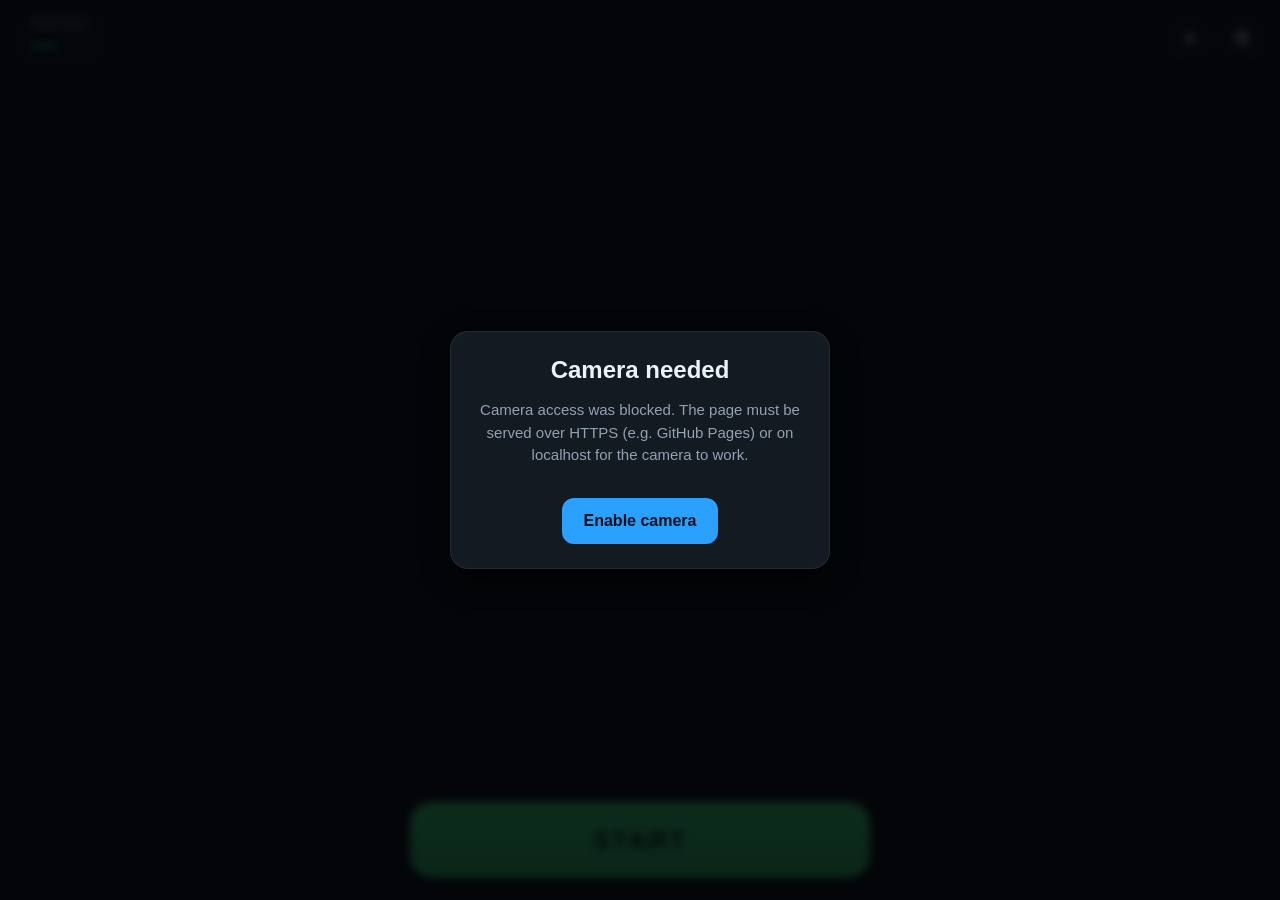
==== index.html @ beac2608 "Louder mid-band gunshot; delay gun to 1.2-2.6s after Set - Re-render the gunshot as a sustained, har" ====
<!DOCTYPE html>
<html lang="en">
<head>
  <meta charset="UTF-8" />
  <meta name="viewport" content="width=device-width, initial-scale=1.0, maximum-scale=1.0, user-scalable=no, viewport-fit=cover" />
  <meta name="theme-color" content="#0b0f14" />
  <meta name="apple-mobile-web-app-capable" content="yes" />
  <meta name="apple-mobile-web-app-status-bar-style" content="black-translucent" />
  <meta name="apple-mobile-web-app-title" content="TrackStart" />
  <title>TrackStart — Block Start Reaction Timer</title>
  <link rel="manifest" href="manifest.webmanifest" />
  <link rel="icon" href="icons/icon.svg" type="image/svg+xml" />
  <link rel="apple-touch-icon" href="icons/icon.svg" />
  <link rel="stylesheet" href="css/styles.css" />
</head>
<body>
  <div id="app">
    <!-- Camera feed -->
    <video id="video" playsinline autoplay muted></video>
    <!-- Hidden canvas used for motion analysis -->
    <canvas id="analysis" width="192" height="144"></canvas>

    <!-- Top bar: fastest time + history/settings buttons -->
    <header id="topbar">
      <div class="best">
        <span class="best-label">Fastest</span>
        <span id="bestTime" class="best-value">—</span>
      </div>
      <div class="top-actions">
        <button id="historyBtn" class="icon-btn" aria-label="History" title="History">≡</button>
        <button id="settingsBtn" class="icon-btn" aria-label="Settings" title="Settings">⚙</button>
      </div>
    </header>

    <!-- Center overlay: status / countdown / result -->
    <main id="stage">
      <div id="status" class="status">Tap START when the athlete is set in the blocks</div>
      <div id="bigDisplay" class="big-display" aria-live="polite"></div>
      <div id="subDisplay" class="sub-display"></div>
    </main>

    <!-- Bottom control -->
    <footer id="controls">
      <button id="startBtn" class="start-btn">START</button>
    </footer>

    <!-- Camera permission / error prompt -->
    <div id="camPrompt" class="overlay hidden">
      <div class="card">
        <h2>Camera needed</h2>
        <p id="camMsg">This app needs camera access to detect the athlete's motion. It must be opened over HTTPS (e.g. GitHub Pages) or on localhost.</p>
        <button id="enableCamBtn" class="primary">Enable camera</button>
      </div>
    </div>

    <!-- History panel -->
    <div id="historyPanel" class="panel hidden">
      <div class="panel-head">
        <h2>Session results</h2>
        <button id="closeHistory" class="icon-btn" aria-label="Close">✕</button>
      </div>
      <ul id="historyList" class="history-list"></ul>
      <div class="panel-foot">
        <button id="clearHistory" class="danger">Clear all</button>
      </div>
    </div>

    <!-- Settings panel -->
    <div id="settingsPanel" class="panel hidden">
      <div class="panel-head">
        <h2>Settings</h2>
        <button id="closeSettings" class="icon-btn" aria-label="Close">✕</button>
      </div>
      <div class="panel-body">
        <label class="field">
          <span>Motion sensitivity</span>
          <input id="sensitivity" type="range" min="1" max="20" step="1" />
          <small>Higher = more sensitive. Lower this if hair, clothing flutter, or background movement triggers false starts.</small>
        </label>
        <label class="field">
          <span>"Take your mark" hold</span>
          <div class="row">
            <input id="markHold" type="range" min="3" max="15" step="1" />
            <output id="markHoldOut">10 s</output>
          </div>
          <small>Seconds to hold after the "take your mark" command.</small>
        </label>
        <label class="field">
          <span>Set → gun delay</span>
          <small>Randomised between 1.2 s and 2.6 s each start. Motion detection arms 0.5 s after "Set".</small>
        </label>
        <label class="field toggle">
          <span>Flag reactions under 0.100 s</span>
          <input id="flagQuick" type="checkbox" />
          <small>World Athletics treats a reaction faster than 0.100 s as a false start (humanly impossible).</small>
        </label>
      </div>
    </div>
  </div>

  <script src="js/app.js"></script>
</body>
</html>
---- css/styles.css ----
:root {
  --bg: #0b0f14;
  --panel: #131a22;
  --panel-2: #1b2530;
  --text: #eaf2fb;
  --muted: #93a1b1;
  --accent: #35c46a;
  --accent-2: #2aa0ff;
  --danger: #ff4d4d;
  --warn: #ffb020;
  --shadow: 0 10px 30px rgba(0, 0, 0, 0.45);
  --safe-top: env(safe-area-inset-top, 0px);
  --safe-bottom: env(safe-area-inset-bottom, 0px);
}

* { box-sizing: border-box; }

html, body {
  margin: 0;
  padding: 0;
  height: 100%;
  background: var(--bg);
  color: var(--text);
  font-family: -apple-system, BlinkMacSystemFont, "Segoe UI", Roboto, Helvetica, Arial, sans-serif;
  overflow: hidden;
  -webkit-user-select: none;
  user-select: none;
  -webkit-tap-highlight-color: transparent;
}

#app {
  position: fixed;
  inset: 0;
  overflow: hidden;
}

/* Camera feed fills the screen */
#video {
  position: absolute;
  inset: 0;
  width: 100%;
  height: 100%;
  object-fit: cover;
  background: #000;
  z-index: 0;
}

/* Analysis canvas is off-screen (used only for pixel math) */
#analysis {
  position: absolute;
  left: -9999px;
  top: -9999px;
  pointer-events: none;
}

/* A subtle darkening so the overlays read well over any scene */
#app::after {
  content: "";
  position: absolute;
  inset: 0;
  background: linear-gradient(180deg, rgba(0,0,0,0.45) 0%, rgba(0,0,0,0.0) 25%, rgba(0,0,0,0.0) 60%, rgba(0,0,0,0.55) 100%);
  z-index: 1;
  pointer-events: none;
}

/* ---------- Top bar ---------- */
#topbar {
  position: absolute;
  top: calc(var(--safe-top) + 10px);
  left: 0;
  right: 0;
  z-index: 3;
  display: flex;
  align-items: center;
  justify-content: space-between;
  padding: 0 16px;
}

.best {
  display: flex;
  flex-direction: column;
  line-height: 1.05;
  background: rgba(11, 15, 20, 0.55);
  backdrop-filter: blur(6px);
  padding: 8px 14px;
  border-radius: 14px;
  border: 1px solid rgba(255,255,255,0.08);
}
.best-label {
  font-size: 11px;
  letter-spacing: 0.14em;
  text-transform: uppercase;
  color: var(--muted);
}
.best-value {
  font-size: 26px;
  font-weight: 800;
  color: var(--accent);
  font-variant-numeric: tabular-nums;
}

.top-actions { display: flex; gap: 8px; }

.icon-btn {
  width: 44px;
  height: 44px;
  border-radius: 12px;
  border: 1px solid rgba(255,255,255,0.1);
  background: rgba(11, 15, 20, 0.55);
  backdrop-filter: blur(6px);
  color: var(--text);
  font-size: 20px;
  line-height: 1;
  cursor: pointer;
}
.icon-btn:active { transform: scale(0.96); }

/* ---------- Center stage ---------- */
#stage {
  position: absolute;
  inset: 0;
  z-index: 2;
  display: flex;
  flex-direction: column;
  align-items: center;
  justify-content: center;
  text-align: center;
  padding: 0 20px;
  pointer-events: none;
}

.status {
  font-size: 18px;
  font-weight: 600;
  color: var(--text);
  max-width: 22ch;
  text-shadow: 0 2px 12px rgba(0,0,0,0.8);
  transition: color 0.2s ease;
}

.big-display {
  font-weight: 900;
  font-variant-numeric: tabular-nums;
  line-height: 1;
  text-shadow: 0 4px 30px rgba(0,0,0,0.85);
  margin-top: 6px;
}

/* countdown number */
.big-display.count { font-size: min(42vw, 260px); color: var(--text); }
/* command word (MARK / SET) */
.big-display.command { font-size: min(20vw, 150px); letter-spacing: 0.02em; }
/* result time */
.big-display.result { font-size: min(24vw, 190px); color: var(--accent); }
.big-display.result.slow { color: var(--text); }
/* false start */
.big-display.false { font-size: min(16vw, 120px); color: var(--danger); }

.sub-display {
  margin-top: 10px;
  font-size: 18px;
  font-weight: 700;
  color: var(--muted);
  letter-spacing: 0.02em;
  text-shadow: 0 2px 12px rgba(0,0,0,0.8);
}

/* colour cues by phase (applied to body) */
body.phase-mark .status { color: var(--accent-2); }
body.phase-set .status { color: var(--warn); }
body.phase-armed .status { color: var(--warn); }
body.phase-fired .status { color: var(--accent); }

/* ---------- Bottom controls ---------- */
#controls {
  position: absolute;
  left: 0;
  right: 0;
  bottom: calc(var(--safe-bottom) + 22px);
  z-index: 3;
  display: flex;
  justify-content: center;
  padding: 0 20px;
}

.start-btn {
  width: 100%;
  max-width: 460px;
  height: 76px;
  border: none;
  border-radius: 22px;
  background: linear-gradient(180deg, var(--accent) 0%, #24a457 100%);
  color: #04140a;
  font-size: 26px;
  font-weight: 900;
  letter-spacing: 0.08em;
  box-shadow: var(--shadow);
  cursor: pointer;
}
.start-btn:active { transform: translateY(1px) scale(0.995); }
.start-btn.running {
  background: linear-gradient(180deg, #3a4756 0%, #2a3542 100%);
  color: var(--text);
}
.start-btn.abort {
  background: linear-gradient(180deg, #ff6a6a 0%, #d63c3c 100%);
  color: #1a0505;
}
.start-btn:disabled { opacity: 0.6; }

/* ---------- Overlays / panels ---------- */
.overlay {
  position: absolute;
  inset: 0;
  z-index: 10;
  display: flex;
  align-items: center;
  justify-content: center;
  background: rgba(4, 7, 10, 0.8);
  backdrop-filter: blur(4px);
  padding: 24px;
}
.overlay .card {
  background: var(--panel);
  border: 1px solid rgba(255,255,255,0.08);
  border-radius: 18px;
  padding: 24px;
  max-width: 380px;
  box-shadow: var(--shadow);
  text-align: center;
}
.overlay .card h2 { margin: 0 0 10px; }
.overlay .card p { color: var(--muted); font-size: 15px; line-height: 1.5; }

.primary {
  margin-top: 16px;
  padding: 14px 22px;
  border: none;
  border-radius: 12px;
  background: var(--accent-2);
  color: #041018;
  font-size: 16px;
  font-weight: 800;
  cursor: pointer;
}

.panel {
  position: absolute;
  z-index: 9;
  right: 0;
  top: 0;
  bottom: 0;
  width: min(88vw, 420px);
  background: var(--panel);
  border-left: 1px solid rgba(255,255,255,0.08);
  box-shadow: var(--shadow);
  display: flex;
  flex-direction: column;
  padding-top: var(--safe-top);
}
.panel-head {
  display: flex;
  align-items: center;
  justify-content: space-between;
  padding: 16px;
  border-bottom: 1px solid rgba(255,255,255,0.08);
}
.panel-head h2 { margin: 0; font-size: 18px; }
.panel-body { padding: 16px; overflow-y: auto; }
.panel-foot {
  margin-top: auto;
  padding: 16px;
  border-top: 1px solid rgba(255,255,255,0.08);
  padding-bottom: calc(16px + var(--safe-bottom));
}

.history-list {
  list-style: none;
  margin: 0;
  padding: 8px 0;
  overflow-y: auto;
  flex: 1;
}
.history-list li {
  display: flex;
  align-items: center;
  justify-content: space-between;
  padding: 12px 16px;
  border-bottom: 1px solid rgba(255,255,255,0.05);
}
.history-list .rt {
  font-size: 22px;
  font-weight: 800;
  font-variant-numeric: tabular-nums;
}
.history-list .rt.false { color: var(--danger); font-size: 16px; }
.history-list .rt.best { color: var(--accent); }
.history-list .meta { color: var(--muted); font-size: 12px; text-align: right; }
.history-list .empty { color: var(--muted); justify-content: center; }

.field { display: block; margin-bottom: 22px; }
.field > span { display: block; font-weight: 700; margin-bottom: 8px; }
.field small { display: block; color: var(--muted); font-size: 12px; margin-top: 6px; line-height: 1.4; }
.field input[type="range"] { width: 100%; }
.field .row { display: flex; align-items: center; gap: 12px; }
.field .row output { font-variant-numeric: tabular-nums; font-weight: 700; min-width: 44px; }
.field.toggle { display: flex; flex-direction: column; }

.danger {
  width: 100%;
  padding: 14px;
  border: 1px solid rgba(255,77,77,0.4);
  border-radius: 12px;
  background: rgba(255,77,77,0.12);
  color: var(--danger);
  font-weight: 800;
  font-size: 15px;
  cursor: pointer;
}

.hidden { display: none !important; }

/* Flash the whole screen red on a false start, green on the gun */
body.flash-red #app::before,
body.flash-green #app::before {
  content: "";
  position: absolute;
  inset: 0;
  z-index: 2;
  pointer-events: none;
  animation: flash 0.5s ease-out;
}
body.flash-red #app::before { background: var(--danger); }
body.flash-green #app::before { background: var(--accent); }
@keyframes flash {
  0% { opacity: 0.55; }
  100% { opacity: 0; }
}
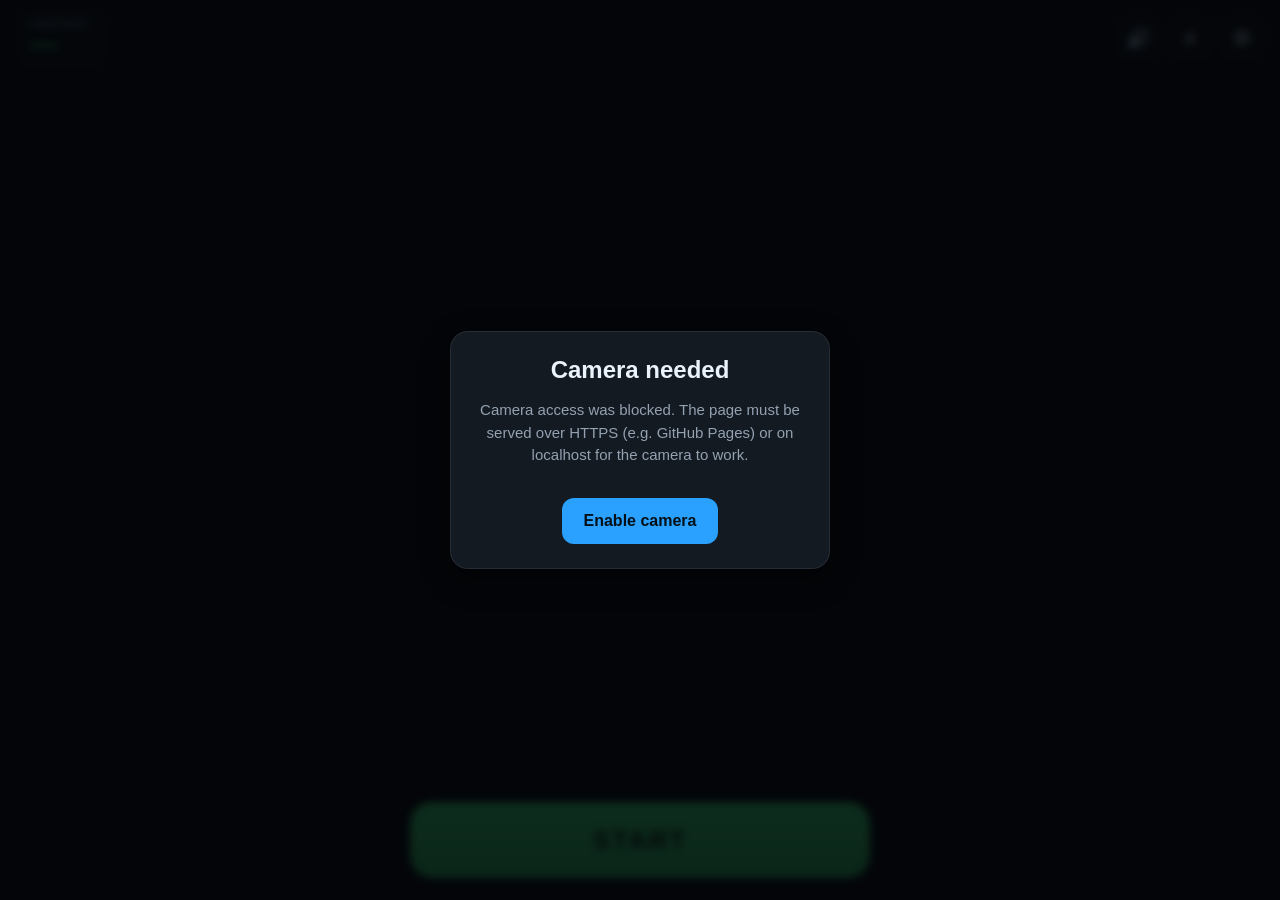
==== commit 3b802643: "Fix reaction timing + live timer; add Test-gun button Motion timing rework: - Switch from frame-to-f" ====
--- a/index.html
+++ b/index.html
@@ -27,6 +27,7 @@
         <span id="bestTime" class="best-value">—</span>
       </div>
       <div class="top-actions">
+        <button id="testGunBtn" class="icon-btn" aria-label="Test gun sound" title="Test gun sound">🔊</button>
         <button id="historyBtn" class="icon-btn" aria-label="History" title="History">≡</button>
         <button id="settingsBtn" class="icon-btn" aria-label="Settings" title="Settings">⚙</button>
       </div>
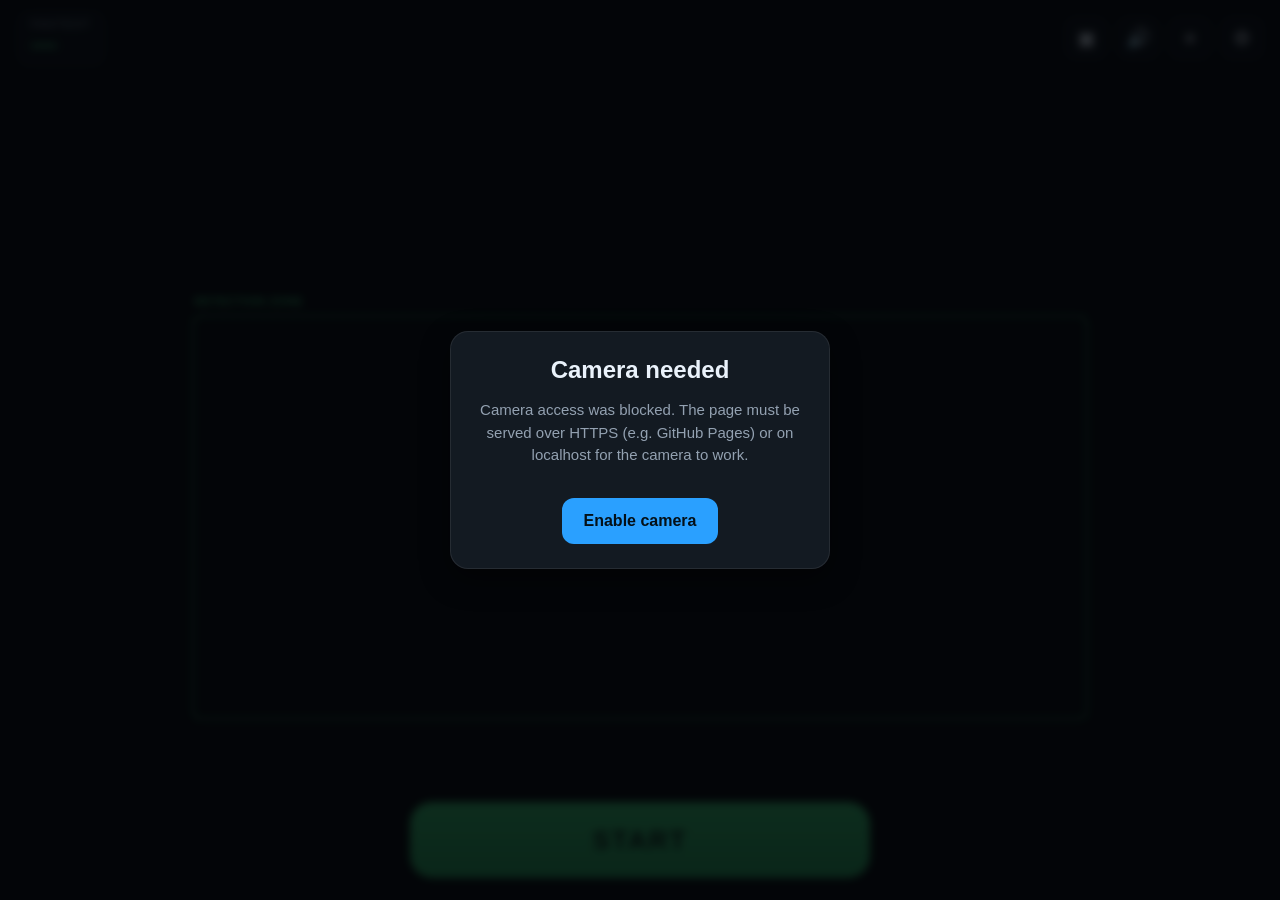
==== commit 5d050a73: "Add adjustable detection zone to ignore background motion Motion is now analysed only inside a user-" ====
--- a/index.html
+++ b/index.html
@@ -20,13 +20,20 @@
     <!-- Hidden canvas used for motion analysis -->
     <canvas id="analysis" width="192" height="144"></canvas>
 
-    <!-- Top bar: fastest time + history/settings buttons -->
+    <!-- Detection zone: motion is only measured inside this box -->
+    <div id="roi" class="roi">
+      <span class="roi-label">Detection zone</span>
+      <div class="roi-handle" id="roiHandle" aria-label="Resize"></div>
+    </div>
+
+    <!-- Top bar: fastest time + region/history/settings buttons -->
     <header id="topbar">
       <div class="best">
         <span class="best-label">Fastest</span>
         <span id="bestTime" class="best-value">—</span>
       </div>
       <div class="top-actions">
+        <button id="regionBtn" class="icon-btn" aria-label="Adjust detection zone" title="Adjust detection zone">▣</button>
         <button id="testGunBtn" class="icon-btn" aria-label="Test gun sound" title="Test gun sound">🔊</button>
         <button id="historyBtn" class="icon-btn" aria-label="History" title="History">≡</button>
         <button id="settingsBtn" class="icon-btn" aria-label="Settings" title="Settings">⚙</button>
@@ -88,7 +95,7 @@
         </label>
         <label class="field">
           <span>Set → gun delay</span>
-          <small>Randomised between 1.2 s and 2.6 s each start. Motion detection arms 0.5 s after "Set".</small>
+          <small>Randomised between 3.2 s and 4.2 s each start. Motion detection arms 2.0 s after "Set" (so the runner can settle into set).</small>
         </label>
         <label class="field toggle">
           <span>Flag reactions under 0.100 s</span>
--- a/css/styles.css
+++ b/css/styles.css
@@ -63,6 +63,49 @@
   pointer-events: none;
 }
 
+/* ---------- Detection zone (ROI) ---------- */
+.roi {
+  position: absolute;
+  z-index: 2;
+  border: 2px dashed rgba(53, 196, 106, 0.9);
+  border-radius: 8px;
+  box-shadow: 0 0 0 9999px rgba(0, 0, 0, 0.18); /* dim everything outside the zone */
+  pointer-events: none;                          /* only interactive while editing */
+  touch-action: none;
+}
+.roi-label {
+  position: absolute;
+  top: -22px;
+  left: 0;
+  font-size: 11px;
+  font-weight: 700;
+  letter-spacing: 0.08em;
+  text-transform: uppercase;
+  color: var(--accent);
+  text-shadow: 0 1px 6px rgba(0, 0, 0, 0.9);
+  white-space: nowrap;
+}
+.roi-handle {
+  position: absolute;
+  right: -13px;
+  bottom: -13px;
+  width: 26px;
+  height: 26px;
+  border-radius: 50%;
+  background: var(--accent);
+  border: 2px solid #04140a;
+  display: none;
+}
+/* Editing mode: interactive, brighter, with a visible move affordance */
+.roi.editing {
+  pointer-events: auto;
+  border-color: var(--accent);
+  border-style: solid;
+  background: rgba(53, 196, 106, 0.10);
+  cursor: move;
+}
+.roi.editing .roi-handle { display: block; pointer-events: auto; }
+
 /* ---------- Top bar ---------- */
 #topbar {
   position: absolute;
@@ -114,6 +157,11 @@
   cursor: pointer;
 }
 .icon-btn:active { transform: scale(0.96); }
+.icon-btn.running { /* active/toggled state (e.g. editing the detection zone) */
+  background: rgba(53, 196, 106, 0.28);
+  border-color: var(--accent);
+  color: var(--accent);
+}
 
 /* ---------- Center stage ---------- */
 #stage {
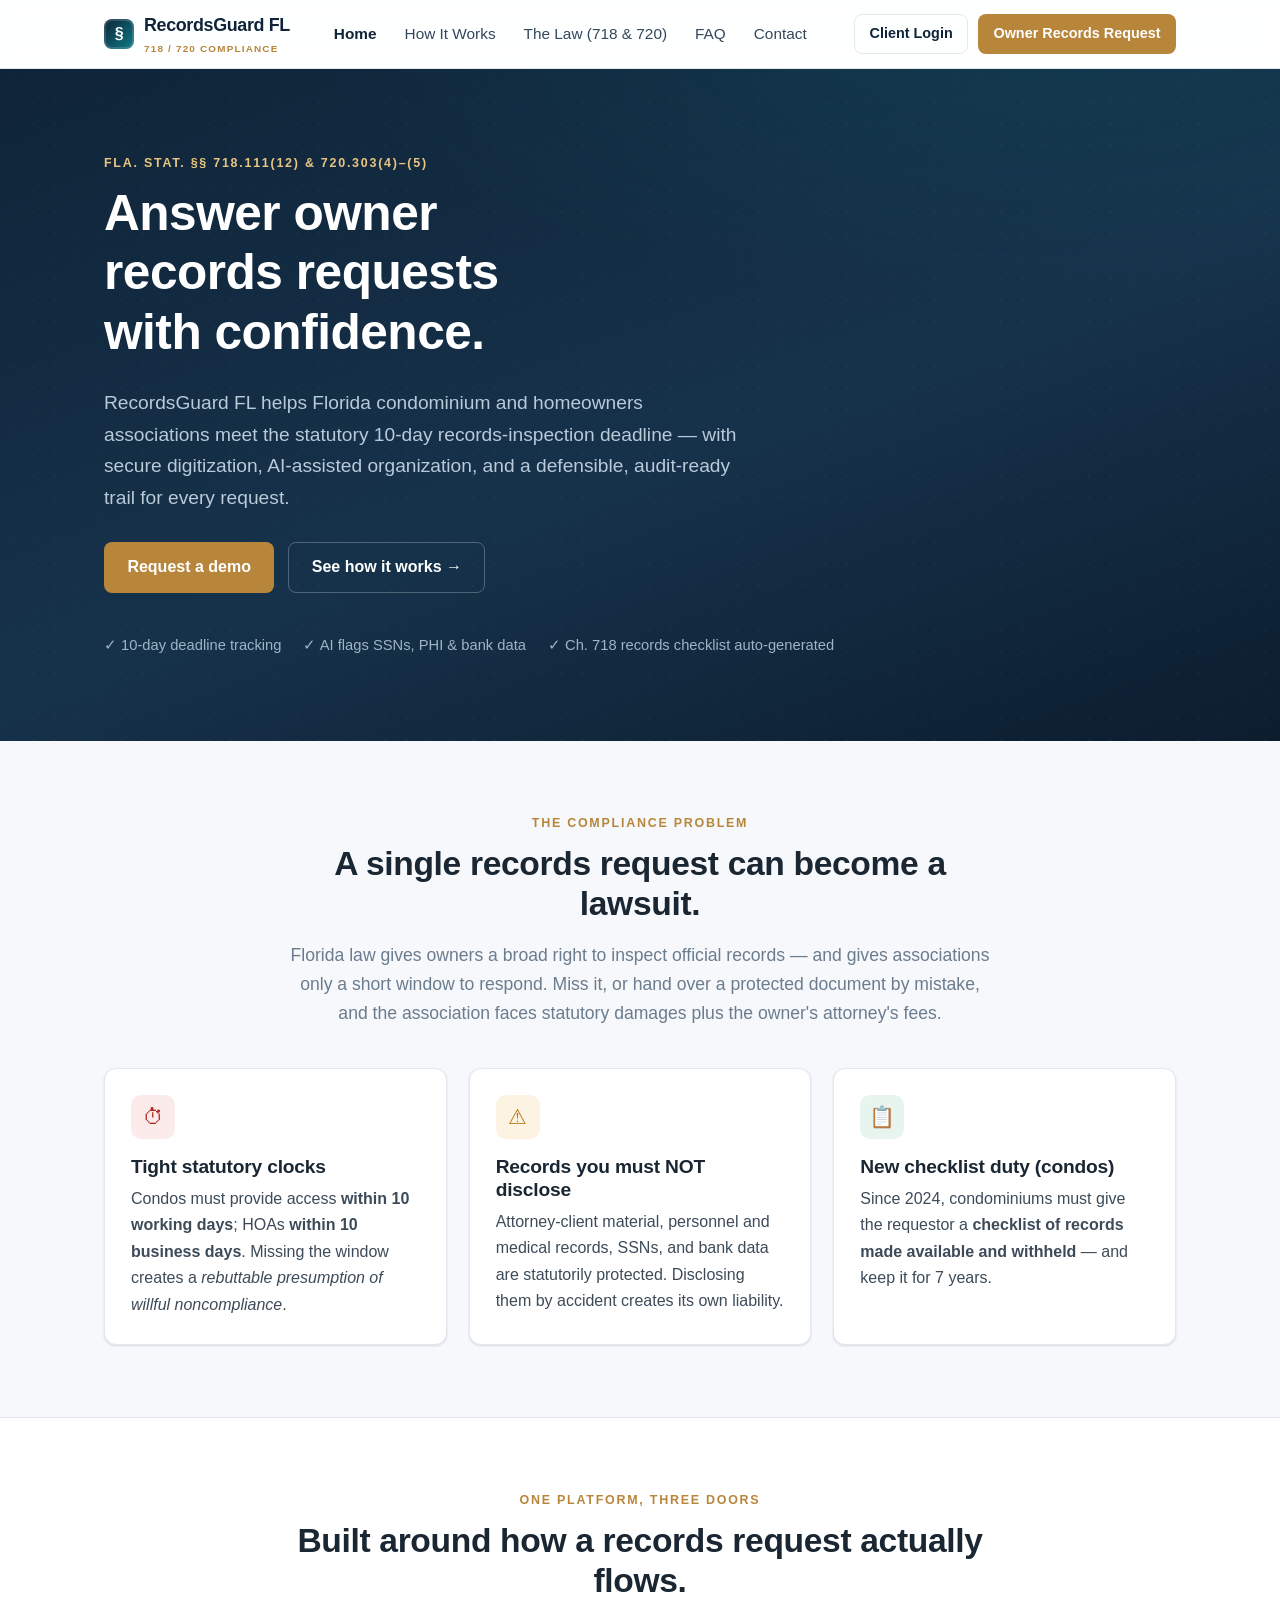
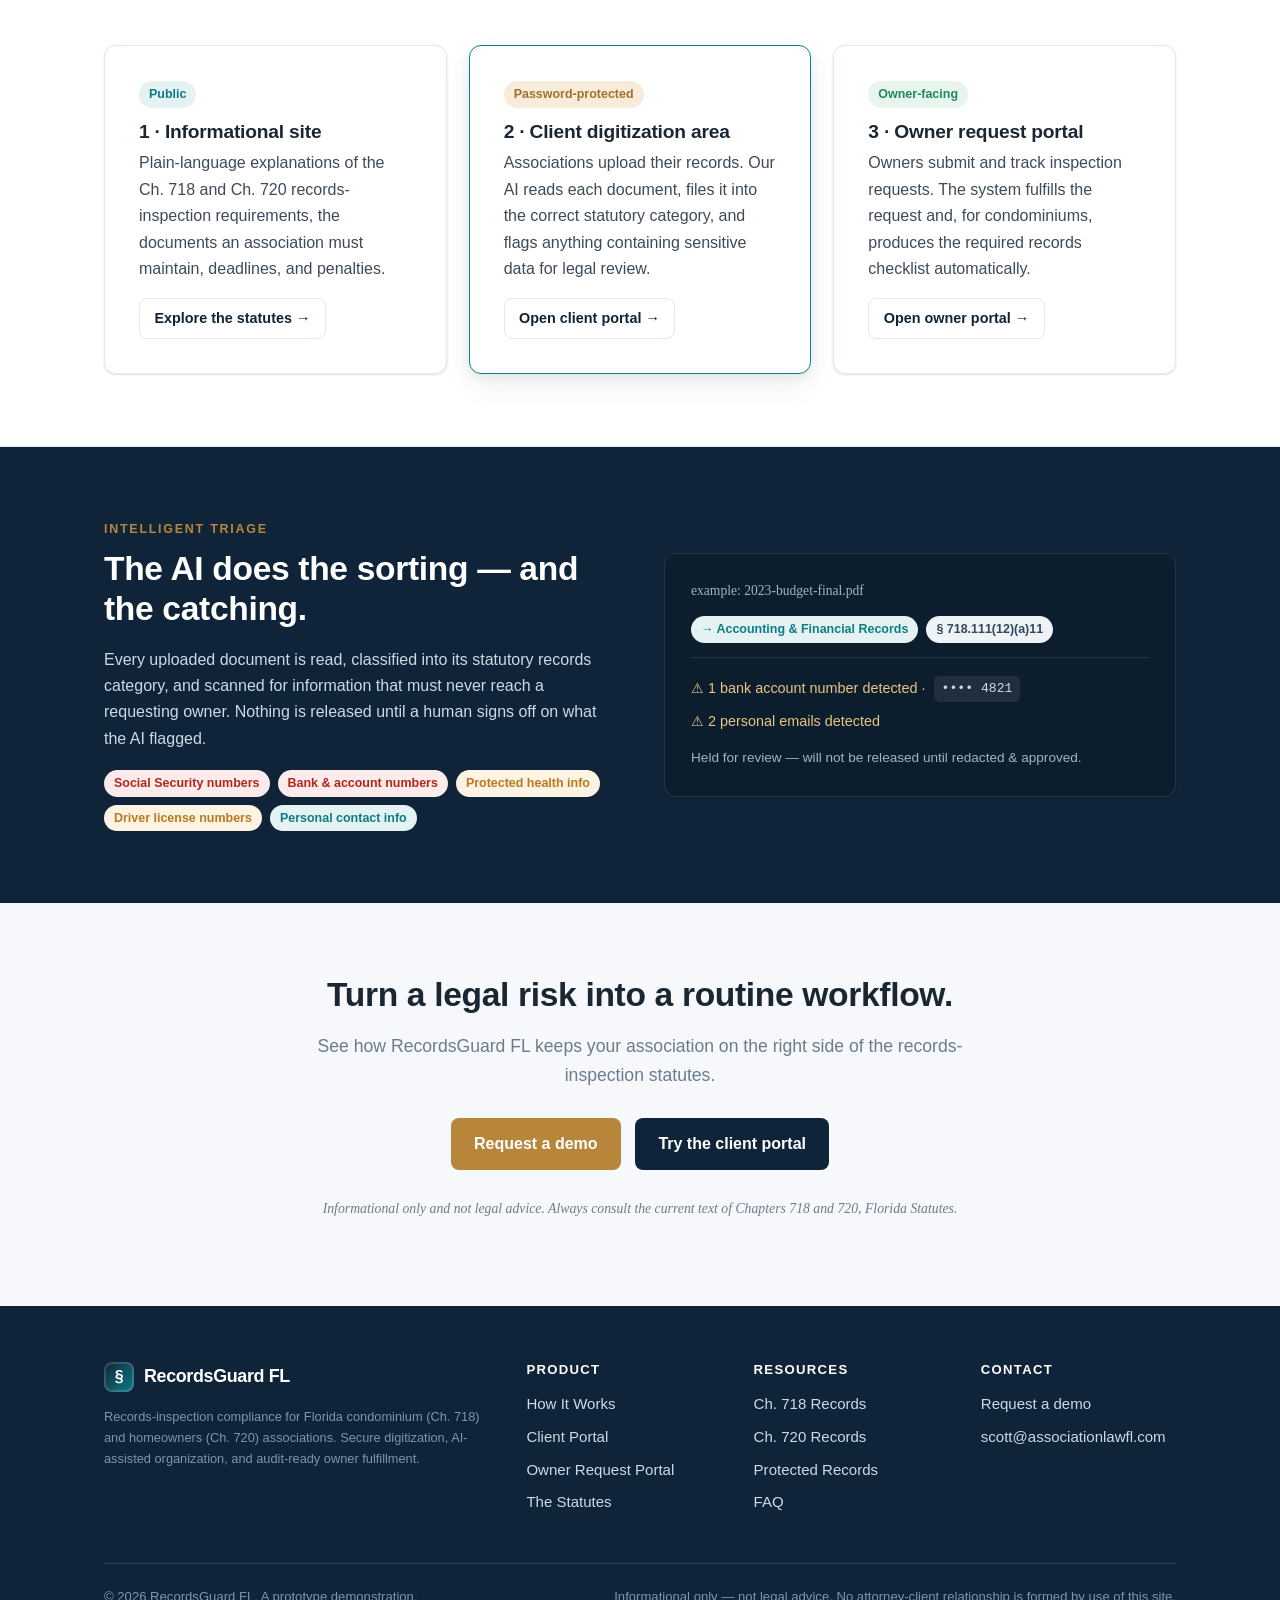
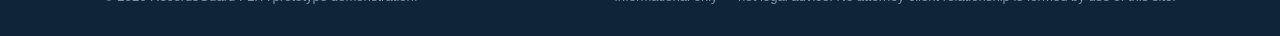
==== commit 00793300: "Build RecordsGuard FL: Ch. 718/720 records-inspection compliance portal Replace the TrackStart landi" ====
--- a/index.html
+++ b/index.html
@@ -2,110 +2,133 @@
 <html lang="en">
 <head>
   <meta charset="UTF-8" />
-  <meta name="viewport" content="width=device-width, initial-scale=1.0, maximum-scale=1.0, user-scalable=no, viewport-fit=cover" />
-  <meta name="theme-color" content="#0b0f14" />
-  <meta name="apple-mobile-web-app-capable" content="yes" />
-  <meta name="apple-mobile-web-app-status-bar-style" content="black-translucent" />
-  <meta name="apple-mobile-web-app-title" content="TrackStart" />
-  <title>TrackStart — Block Start Reaction Timer</title>
-  <link rel="manifest" href="manifest.webmanifest" />
-  <link rel="icon" href="icons/icon.svg" type="image/svg+xml" />
-  <link rel="apple-touch-icon" href="icons/icon.svg" />
-  <link rel="stylesheet" href="css/styles.css" />
+  <meta name="viewport" content="width=device-width, initial-scale=1" />
+  <meta name="theme-color" content="#0f2438" />
+  <title>RecordsGuard FL — Records-Inspection Compliance for FL Associations</title>
+  <meta name="description" content="Help Florida condominium (Ch. 718) and homeowners (Ch. 720) associations comply with owner records-inspection requests: secure digitization, AI-assisted organization, and audit-ready owner fulfillment." />
+  <link rel="preconnect" href="https://fonts.googleapis.com" />
+  <link rel="stylesheet" href="assets/css/site.css" />
 </head>
-<body>
-  <div id="app">
-    <!-- Camera feed -->
-    <video id="video" playsinline autoplay muted></video>
-    <!-- Hidden canvas used for motion analysis -->
-    <canvas id="analysis" width="192" height="144"></canvas>
+<body data-page="home">
+  <div id="site-header"></div>
 
-    <!-- Detection zone: motion is only measured inside this box -->
-    <div id="roi" class="roi">
-      <span class="roi-label">Detection zone</span>
-      <div class="roi-handle" id="roiHandle" aria-label="Resize"></div>
-    </div>
-
-    <!-- Top bar: fastest time + region/history/settings buttons -->
-    <header id="topbar">
-      <div class="best">
-        <span class="best-label">Fastest</span>
-        <span id="bestTime" class="best-value">—</span>
+  <!-- HERO -->
+  <div class="hero">
+    <div class="wrap">
+      <p class="eyebrow">Fla. Stat. §§ 718.111(12) &amp; 720.303(4)–(5)</p>
+      <h1>Answer owner records requests with confidence.</h1>
+      <p class="lead">RecordsGuard FL helps Florida condominium and homeowners associations meet the statutory 10-day records-inspection deadline — with secure digitization, AI-assisted organization, and a defensible, audit-ready trail for every request.</p>
+      <div class="hero-actions">
+        <a class="btn btn-primary" href="contact.html">Request a demo</a>
+        <a class="btn btn-ghost" href="how-it-works.html" style="color:#fff;border-color:rgba(255,255,255,.25)">See how it works →</a>
       </div>
-      <div class="top-actions">
-        <button id="regionBtn" class="icon-btn" aria-label="Adjust detection zone" title="Adjust detection zone">▣</button>
-        <button id="testGunBtn" class="icon-btn" aria-label="Test gun sound" title="Test gun sound">🔊</button>
-        <button id="historyBtn" class="icon-btn" aria-label="History" title="History">≡</button>
-        <button id="settingsBtn" class="icon-btn" aria-label="Settings" title="Settings">⚙</button>
-      </div>
-    </header>
-
-    <!-- Center overlay: status / countdown / result -->
-    <main id="stage">
-      <div id="status" class="status">Tap START when the athlete is set in the blocks</div>
-      <div id="bigDisplay" class="big-display" aria-live="polite"></div>
-      <div id="subDisplay" class="sub-display"></div>
-    </main>
-
-    <!-- Bottom control -->
-    <footer id="controls">
-      <button id="startBtn" class="start-btn">START</button>
-    </footer>
-
-    <!-- Camera permission / error prompt -->
-    <div id="camPrompt" class="overlay hidden">
-      <div class="card">
-        <h2>Camera needed</h2>
-        <p id="camMsg">This app needs camera access to detect the athlete's motion. It must be opened over HTTPS (e.g. GitHub Pages) or on localhost.</p>
-        <button id="enableCamBtn" class="primary">Enable camera</button>
-      </div>
-    </div>
-
-    <!-- History panel -->
-    <div id="historyPanel" class="panel hidden">
-      <div class="panel-head">
-        <h2>Session results</h2>
-        <button id="closeHistory" class="icon-btn" aria-label="Close">✕</button>
-      </div>
-      <ul id="historyList" class="history-list"></ul>
-      <div class="panel-foot">
-        <button id="clearHistory" class="danger">Clear all</button>
-      </div>
-    </div>
-
-    <!-- Settings panel -->
-    <div id="settingsPanel" class="panel hidden">
-      <div class="panel-head">
-        <h2>Settings</h2>
-        <button id="closeSettings" class="icon-btn" aria-label="Close">✕</button>
-      </div>
-      <div class="panel-body">
-        <label class="field">
-          <span>Motion sensitivity</span>
-          <input id="sensitivity" type="range" min="1" max="20" step="1" />
-          <small>Higher = more sensitive. Lower this if hair, clothing flutter, or background movement triggers false starts.</small>
-        </label>
-        <label class="field">
-          <span>"Take your mark" hold</span>
-          <div class="row">
-            <input id="markHold" type="range" min="3" max="15" step="1" />
-            <output id="markHoldOut">10 s</output>
-          </div>
-          <small>Seconds to hold after the "take your mark" command.</small>
-        </label>
-        <label class="field">
-          <span>Set → gun delay</span>
-          <small>Randomised between 3.2 s and 4.2 s each start. Motion detection arms 2.0 s after "Set" (so the runner can settle into set).</small>
-        </label>
-        <label class="field toggle">
-          <span>Flag reactions under 0.100 s</span>
-          <input id="flagQuick" type="checkbox" />
-          <small>World Athletics treats a reaction faster than 0.100 s as a false start (humanly impossible).</small>
-        </label>
+      <div class="hero-badges">
+        <span>✓ 10-day deadline tracking</span>
+        <span>✓ AI flags SSNs, PHI &amp; bank data</span>
+        <span>✓ Ch. 718 records checklist auto-generated</span>
       </div>
     </div>
   </div>
 
-  <script src="js/app.js"></script>
+  <!-- PROBLEM -->
+  <section>
+    <div class="wrap narrow center">
+      <p class="eyebrow">The compliance problem</p>
+      <h2>A single records request can become a lawsuit.</h2>
+      <p class="muted" style="font-size:1.1rem">Florida law gives owners a broad right to inspect official records — and gives associations only a short window to respond. Miss it, or hand over a protected document by mistake, and the association faces statutory damages plus the owner's attorney's fees.</p>
+    </div>
+    <div class="wrap" style="margin-top:40px">
+      <div class="grid grid-3">
+        <div class="card"><div class="card-icon" style="background:var(--red-bg);color:var(--red)">⏱</div>
+          <h3>Tight statutory clocks</h3>
+          <p>Condos must provide access <strong>within 10 working days</strong>; HOAs <strong>within 10 business days</strong>. Missing the window creates a <em>rebuttable presumption of willful noncompliance</em>.</p>
+        </div>
+        <div class="card"><div class="card-icon" style="background:var(--amber-bg);color:var(--amber)">⚠</div>
+          <h3>Records you must NOT disclose</h3>
+          <p>Attorney-client material, personnel and medical records, SSNs, and bank data are statutorily protected. Disclosing them by accident creates its own liability.</p>
+        </div>
+        <div class="card"><div class="card-icon" style="background:var(--green-bg);color:var(--green)">📋</div>
+          <h3>New checklist duty (condos)</h3>
+          <p>Since 2024, condominiums must give the requestor a <strong>checklist of records made available and withheld</strong> — and keep it for 7 years.</p>
+        </div>
+      </div>
+    </div>
+  </section>
+
+  <!-- THREE AREAS -->
+  <section class="alt">
+    <div class="wrap">
+      <div class="center" style="max-width:720px;margin:0 auto 44px">
+        <p class="eyebrow">One platform, three doors</p>
+        <h2>Built around how a records request actually flows.</h2>
+      </div>
+      <div class="grid grid-3">
+        <div class="card pad-lg">
+          <span class="pill teal">Public</span>
+          <h3 style="margin-top:12px">1 · Informational site</h3>
+          <p>Plain-language explanations of the Ch. 718 and Ch. 720 records-inspection requirements, the documents an association must maintain, deadlines, and penalties.</p>
+          <a class="btn btn-ghost btn-sm" href="law.html">Explore the statutes →</a>
+        </div>
+        <div class="card pad-lg" style="border-color:var(--teal);box-shadow:var(--shadow)">
+          <span class="pill brass">Password-protected</span>
+          <h3 style="margin-top:12px">2 · Client digitization area</h3>
+          <p>Associations upload their records. Our AI reads each document, files it into the correct statutory category, and flags anything containing sensitive data for legal review.</p>
+          <a class="btn btn-ghost btn-sm" href="portal.html">Open client portal →</a>
+        </div>
+        <div class="card pad-lg">
+          <span class="pill green">Owner-facing</span>
+          <h3 style="margin-top:12px">3 · Owner request portal</h3>
+          <p>Owners submit and track inspection requests. The system fulfills the request and, for condominiums, produces the required records checklist automatically.</p>
+          <a class="btn btn-ghost btn-sm" href="owners.html">Open owner portal →</a>
+        </div>
+      </div>
+    </div>
+  </section>
+
+  <!-- AI CALLOUT -->
+  <section class="navy-band">
+    <div class="wrap grid grid-2" style="align-items:center;gap:48px">
+      <div>
+        <p class="eyebrow">Intelligent triage</p>
+        <h2>The AI does the sorting — and the catching.</h2>
+        <p>Every uploaded document is read, classified into its statutory records category, and scanned for information that must never reach a requesting owner. Nothing is released until a human signs off on what the AI flagged.</p>
+        <div class="tag-list" style="margin-top:18px">
+          <span class="pill red">Social Security numbers</span>
+          <span class="pill red">Bank &amp; account numbers</span>
+          <span class="pill amber">Protected health info</span>
+          <span class="pill amber">Driver license numbers</span>
+          <span class="pill teal">Personal contact info</span>
+        </div>
+      </div>
+      <div class="card" style="background:#0c1d2e;border-color:rgba(255,255,255,.1)">
+        <div style="font-family:var(--serif);color:#9fb4c6;font-size:.85rem">example: 2023-budget-final.pdf</div>
+        <div style="margin:14px 0;display:flex;gap:8px;flex-wrap:wrap">
+          <span class="pill teal">→ Accounting &amp; Financial Records</span>
+          <span class="pill">§ 718.111(12)(a)11</span>
+        </div>
+        <div style="border-top:1px solid rgba(255,255,255,.1);padding-top:14px">
+          <div class="finding" style="color:#e9c583">⚠ 1 bank account number detected · <code style="background:rgba(255,255,255,.08);color:#cddae6">•••• 4821</code></div>
+          <div class="finding" style="color:#e9c583">⚠ 2 personal emails detected</div>
+          <div style="color:#9fb4c6;font-size:.85rem;margin-top:10px">Held for review — will not be released until redacted &amp; approved.</div>
+        </div>
+      </div>
+    </div>
+  </section>
+
+  <!-- CTA -->
+  <section>
+    <div class="wrap center narrow">
+      <h2>Turn a legal risk into a routine workflow.</h2>
+      <p class="muted" style="font-size:1.1rem">See how RecordsGuard FL keeps your association on the right side of the records-inspection statutes.</p>
+      <div class="hero-actions" style="justify-content:center">
+        <a class="btn btn-primary" href="contact.html">Request a demo</a>
+        <a class="btn btn-navy" href="portal.html">Try the client portal</a>
+      </div>
+      <p class="cite" style="margin-top:28px">Informational only and not legal advice. Always consult the current text of Chapters 718 and 720, Florida Statutes.</p>
+    </div>
+  </section>
+
+  <div id="site-footer"></div>
+  <script src="assets/js/site.js"></script>
 </body>
 </html>
--- a/assets/css/site.css
+++ b/assets/css/site.css
@@ -0,0 +1,331 @@
+/* ============================================================
+   RecordsGuard FL — shared design system
+   A calm, trustworthy legal-tech palette: deep navy + slate,
+   warm brass accent, generous whitespace, accessible contrast.
+   ============================================================ */
+
+:root {
+  --navy: #0f2438;
+  --navy-2: #16324b;
+  --slate: #33475b;
+  --ink: #1a2733;
+  --body: #3d4b59;
+  --muted: #6b7c8e;
+  --line: #e2e8ef;
+  --bg: #f6f8fb;
+  --surface: #ffffff;
+  --surface-2: #eef3f8;
+  --brass: #b8863b;
+  --brass-2: #a1712c;
+  --teal: #0e7c86;
+  --green: #1f8a5b;
+  --amber: #b9791f;
+  --red: #b3261e;
+  --amber-bg: #fdf3e2;
+  --red-bg: #fbeceb;
+  --green-bg: #e8f4ee;
+  --teal-bg: #e4f2f3;
+  --radius: 12px;
+  --radius-sm: 8px;
+  --shadow-sm: 0 1px 2px rgba(15, 36, 56, .06), 0 1px 3px rgba(15, 36, 56, .08);
+  --shadow: 0 4px 12px rgba(15, 36, 56, .08), 0 12px 32px rgba(15, 36, 56, .06);
+  --shadow-lg: 0 20px 50px rgba(15, 36, 56, .16);
+  --maxw: 1120px;
+  --font: "Inter", -apple-system, BlinkMacSystemFont, "Segoe UI", Roboto, Helvetica, Arial, sans-serif;
+  --serif: "Georgia", "Times New Roman", serif;
+}
+
+* { box-sizing: border-box; }
+
+html { scroll-behavior: smooth; }
+
+body {
+  margin: 0;
+  font-family: var(--font);
+  color: var(--body);
+  background: var(--bg);
+  line-height: 1.65;
+  -webkit-font-smoothing: antialiased;
+  text-rendering: optimizeLegibility;
+}
+
+h1, h2, h3, h4 { color: var(--ink); line-height: 1.2; margin: 0 0 .5em; font-weight: 700; letter-spacing: -.01em; }
+h1 { font-size: clamp(2rem, 4.5vw, 3.1rem); }
+h2 { font-size: clamp(1.5rem, 3vw, 2.1rem); }
+h3 { font-size: 1.2rem; }
+p { margin: 0 0 1em; }
+a { color: var(--teal); text-decoration: none; }
+a:hover { text-decoration: underline; }
+img { max-width: 100%; }
+
+.wrap { max-width: var(--maxw); margin: 0 auto; padding: 0 24px; }
+.narrow { max-width: 760px; }
+section { padding: 72px 0; }
+.muted { color: var(--muted); }
+.center { text-align: center; }
+.eyebrow {
+  text-transform: uppercase; letter-spacing: .14em; font-size: .78rem;
+  font-weight: 700; color: var(--brass); margin: 0 0 .8em;
+}
+
+/* ---------- Buttons ---------- */
+.btn {
+  display: inline-flex; align-items: center; gap: .5em;
+  font: inherit; font-weight: 600; cursor: pointer;
+  padding: .72em 1.4em; border-radius: var(--radius-sm);
+  border: 1px solid transparent; transition: .15s ease;
+  text-decoration: none; white-space: nowrap;
+}
+.btn:hover { text-decoration: none; transform: translateY(-1px); }
+.btn:active { transform: translateY(0); }
+.btn-primary { background: var(--brass); color: #fff; }
+.btn-primary:hover { background: var(--brass-2); }
+.btn-navy { background: var(--navy); color: #fff; }
+.btn-navy:hover { background: var(--navy-2); }
+.btn-ghost { background: transparent; color: var(--navy); border-color: var(--line); }
+.btn-ghost:hover { background: var(--surface-2); }
+.btn-sm { padding: .5em 1em; font-size: .9rem; }
+.btn-block { width: 100%; justify-content: center; }
+.btn:disabled { opacity: .5; cursor: not-allowed; transform: none; }
+
+/* ---------- Header / nav ---------- */
+.site-header {
+  position: sticky; top: 0; z-index: 50;
+  background: rgba(255, 255, 255, .9); backdrop-filter: blur(10px);
+  border-bottom: 1px solid var(--line);
+}
+.nav { display: flex; align-items: center; gap: 24px; height: 68px; }
+.brand { display: flex; align-items: center; gap: 10px; font-weight: 800; color: var(--navy); font-size: 1.12rem; letter-spacing: -.02em; }
+.brand:hover { text-decoration: none; }
+.brand .mark {
+  width: 30px; height: 30px; border-radius: 8px; flex: none;
+  background: linear-gradient(135deg, var(--navy), var(--teal));
+  display: grid; place-items: center; color: #fff; font-size: 1rem;
+  box-shadow: inset 0 0 0 2px rgba(255,255,255,.15);
+}
+.brand small { display: block; font-size: .62rem; font-weight: 600; letter-spacing: .12em; color: var(--brass); text-transform: uppercase; }
+.nav-links { display: flex; gap: 4px; margin-left: 8px; }
+.nav-links a {
+  color: var(--slate); font-weight: 500; padding: 8px 12px; border-radius: 6px; font-size: .96rem;
+}
+.nav-links a:hover { background: var(--surface-2); text-decoration: none; color: var(--ink); }
+.nav-links a.active { color: var(--navy); font-weight: 700; }
+.nav-cta { margin-left: auto; display: flex; gap: 10px; align-items: center; }
+.nav-toggle { display: none; background: none; border: 1px solid var(--line); border-radius: 8px; padding: 8px 10px; cursor: pointer; font-size: 1.1rem; }
+
+@media (max-width: 900px) {
+  .nav-links, .nav-cta .btn-ghost { display: none; }
+  .nav-toggle { display: block; }
+  .nav.open { flex-wrap: wrap; height: auto; padding-bottom: 12px; }
+  .nav.open .nav-links { display: flex; flex-direction: column; width: 100%; gap: 2px; }
+  .nav.open .nav-links a { padding: 12px; border-radius: 8px; }
+}
+
+/* ---------- Hero ---------- */
+.hero {
+  background:
+    radial-gradient(1200px 500px at 80% -10%, rgba(14,124,134,.18), transparent 60%),
+    linear-gradient(160deg, var(--navy) 0%, var(--navy-2) 55%, #0c1d2e 100%);
+  color: #dbe6f0; position: relative; overflow: hidden;
+}
+.hero::after {
+  content: ""; position: absolute; inset: 0; opacity: .5;
+  background-image: radial-gradient(rgba(255,255,255,.06) 1px, transparent 1px);
+  background-size: 22px 22px; pointer-events: none;
+}
+.hero .wrap { position: relative; z-index: 1; padding-top: 84px; padding-bottom: 84px; }
+.hero h1 { color: #fff; max-width: 15ch; }
+.hero p.lead { font-size: 1.2rem; color: #b9cad9; max-width: 60ch; }
+.hero .eyebrow { color: #e9c583; }
+.hero-actions { display: flex; gap: 14px; flex-wrap: wrap; margin-top: 28px; }
+.hero-badges { display: flex; gap: 22px; flex-wrap: wrap; margin-top: 40px; color: #9fb4c6; font-size: .92rem; }
+.hero-badges span { display: flex; align-items: center; gap: 8px; }
+
+/* ---------- Cards & grids ---------- */
+.grid { display: grid; gap: 22px; }
+.grid-2 { grid-template-columns: repeat(2, 1fr); }
+.grid-3 { grid-template-columns: repeat(3, 1fr); }
+.grid-4 { grid-template-columns: repeat(4, 1fr); }
+@media (max-width: 860px) { .grid-2, .grid-3, .grid-4 { grid-template-columns: 1fr; } }
+
+.card {
+  background: var(--surface); border: 1px solid var(--line);
+  border-radius: var(--radius); padding: 26px; box-shadow: var(--shadow-sm);
+}
+.card.pad-lg { padding: 34px; }
+.card-icon {
+  width: 44px; height: 44px; border-radius: 10px; display: grid; place-items: center;
+  background: var(--teal-bg); color: var(--teal); font-size: 1.3rem; margin-bottom: 16px;
+}
+.card h3 { margin-bottom: .4em; }
+.card p:last-child { margin-bottom: 0; }
+
+.step-num {
+  width: 38px; height: 38px; border-radius: 50%; background: var(--navy); color: #fff;
+  display: grid; place-items: center; font-weight: 700; margin-bottom: 14px;
+}
+
+/* ---------- Panels / alt sections ---------- */
+.alt { background: var(--surface); border-top: 1px solid var(--line); border-bottom: 1px solid var(--line); }
+.navy-band { background: var(--navy); color: #cddae6; }
+.navy-band h2 { color: #fff; }
+
+/* ---------- Pills / badges ---------- */
+.pill {
+  display: inline-flex; align-items: center; gap: 6px; font-size: .78rem; font-weight: 600;
+  padding: 3px 10px; border-radius: 999px; background: var(--surface-2); color: var(--slate);
+}
+.pill.brass { background: #f6ecd9; color: var(--brass-2); }
+.pill.teal { background: var(--teal-bg); color: var(--teal); }
+.pill.green { background: var(--green-bg); color: var(--green); }
+.pill.amber { background: var(--amber-bg); color: var(--amber); }
+.pill.red { background: var(--red-bg); color: var(--red); }
+.cite { font-family: var(--serif); font-style: italic; font-size: .86rem; color: var(--muted); }
+
+/* ---------- Tables ---------- */
+.table { width: 100%; border-collapse: collapse; font-size: .95rem; }
+.table th, .table td { text-align: left; padding: 12px 14px; border-bottom: 1px solid var(--line); vertical-align: top; }
+.table th { color: var(--muted); font-size: .78rem; text-transform: uppercase; letter-spacing: .08em; font-weight: 700; }
+.table tr:last-child td { border-bottom: none; }
+.table-wrap { overflow-x: auto; border: 1px solid var(--line); border-radius: var(--radius); background: var(--surface); }
+
+/* ---------- Comparison / statute columns ---------- */
+.statute-col { border-top: 4px solid var(--teal); }
+.statute-col.hoa { border-top-color: var(--brass); }
+
+/* ---------- Callouts ---------- */
+.callout { border-left: 4px solid var(--brass); background: var(--amber-bg); padding: 16px 20px; border-radius: 0 var(--radius-sm) var(--radius-sm) 0; }
+.callout.info { border-color: var(--teal); background: var(--teal-bg); }
+.callout.warn { border-color: var(--amber); background: var(--amber-bg); }
+
+/* ---------- FAQ ---------- */
+details.faq { background: var(--surface); border: 1px solid var(--line); border-radius: var(--radius-sm); padding: 4px 20px; margin-bottom: 12px; }
+details.faq summary { cursor: pointer; font-weight: 600; color: var(--ink); padding: 16px 0; list-style: none; display: flex; justify-content: space-between; gap: 12px; }
+details.faq summary::-webkit-details-marker { display: none; }
+details.faq summary::after { content: "+"; color: var(--brass); font-size: 1.4rem; line-height: 1; }
+details.faq[open] summary::after { content: "–"; }
+details.faq p { padding-bottom: 16px; margin: 0; }
+
+/* ---------- Footer ---------- */
+.site-footer { background: var(--navy); color: #9fb4c6; padding: 56px 0 28px; margin-top: 0; }
+.site-footer a { color: #cddae6; }
+.footer-grid { display: grid; grid-template-columns: 2fr 1fr 1fr 1fr; gap: 32px; }
+@media (max-width: 860px) { .footer-grid { grid-template-columns: 1fr 1fr; } }
+.site-footer h4 { color: #fff; font-size: .82rem; text-transform: uppercase; letter-spacing: .1em; margin-bottom: 14px; }
+.site-footer ul { list-style: none; padding: 0; margin: 0; }
+.site-footer li { margin-bottom: 8px; font-size: .94rem; }
+.footer-bottom { border-top: 1px solid rgba(255,255,255,.12); margin-top: 40px; padding-top: 22px; font-size: .82rem; color: #7f95a8; display: flex; justify-content: space-between; gap: 16px; flex-wrap: wrap; }
+.legal-note { font-size: .8rem; color: #7f95a8; max-width: 60ch; }
+
+/* ============================================================
+   APP SHELL (client portal + owner portal)
+   ============================================================ */
+.app-body { background: var(--surface-2); }
+.app-shell { display: grid; grid-template-columns: 248px 1fr; min-height: 100vh; }
+.app-side {
+  background: var(--navy); color: #b9cad9; padding: 22px 16px; display: flex; flex-direction: column; gap: 6px;
+}
+.app-side .brand { color: #fff; margin-bottom: 22px; padding: 0 8px; }
+.app-side .brand small { color: #e9c583; }
+.side-link {
+  display: flex; align-items: center; gap: 10px; padding: 11px 12px; border-radius: 8px;
+  color: #b9cad9; font-weight: 500; font-size: .96rem; cursor: pointer; border: none; background: none; width: 100%; text-align: left; font-family: inherit;
+}
+.side-link:hover { background: rgba(255,255,255,.06); color: #fff; text-decoration: none; }
+.side-link.active { background: var(--teal); color: #fff; }
+.side-foot { margin-top: auto; font-size: .8rem; color: #7f95a8; padding: 12px 8px; }
+.app-main { padding: 28px 34px 60px; overflow: auto; }
+.app-topbar { display: flex; align-items: center; gap: 16px; margin-bottom: 26px; flex-wrap: wrap; }
+.app-topbar h1 { font-size: 1.5rem; margin: 0; }
+.app-topbar .spacer { flex: 1; }
+@media (max-width: 800px) {
+  .app-shell { grid-template-columns: 1fr; }
+  .app-side { flex-direction: row; overflow-x: auto; padding: 12px; align-items: center; }
+  .app-side .brand { margin: 0 12px 0 4px; }
+  .side-foot { display: none; }
+  .app-main { padding: 18px; }
+}
+
+.view { display: none; }
+.view.active { display: block; animation: fade .25s ease; }
+@keyframes fade { from { opacity: 0; transform: translateY(6px); } to { opacity: 1; transform: none; } }
+
+/* Stat tiles */
+.stat-row { display: grid; grid-template-columns: repeat(4, 1fr); gap: 16px; margin-bottom: 26px; }
+@media (max-width: 800px) { .stat-row { grid-template-columns: 1fr 1fr; } }
+.stat { background: var(--surface); border: 1px solid var(--line); border-radius: var(--radius); padding: 18px; }
+.stat .n { font-size: 2rem; font-weight: 800; color: var(--ink); line-height: 1; }
+.stat .l { font-size: .82rem; color: var(--muted); margin-top: 6px; }
+.stat.flag .n { color: var(--red); }
+
+/* Dropzone */
+.dropzone {
+  border: 2px dashed var(--line); border-radius: var(--radius); background: var(--surface);
+  padding: 46px 24px; text-align: center; transition: .2s; cursor: pointer;
+}
+.dropzone:hover, .dropzone.drag { border-color: var(--teal); background: var(--teal-bg); }
+.dropzone .big { font-size: 2.4rem; }
+
+/* Folder / doc list */
+.folder-list { display: grid; gap: 12px; }
+.folder {
+  background: var(--surface); border: 1px solid var(--line); border-radius: var(--radius); overflow: hidden;
+}
+.folder-head { display: flex; align-items: center; gap: 12px; padding: 14px 18px; cursor: pointer; }
+.folder-head:hover { background: var(--surface-2); }
+.folder-head .fname { font-weight: 700; color: var(--ink); }
+.folder-head .fcount { margin-left: auto; }
+.folder-docs { border-top: 1px solid var(--line); display: none; }
+.folder.open .folder-docs { display: block; }
+.doc-row { display: flex; align-items: center; gap: 12px; padding: 11px 18px; border-bottom: 1px solid var(--surface-2); font-size: .94rem; }
+.doc-row:last-child { border-bottom: none; }
+.doc-row .dname { color: var(--ink); font-weight: 500; overflow: hidden; text-overflow: ellipsis; white-space: nowrap; }
+.doc-row .dmeta { margin-left: auto; display: flex; gap: 8px; align-items: center; flex: none; }
+
+/* Review cards */
+.review-card { background: var(--surface); border: 1px solid var(--line); border-left: 4px solid var(--amber); border-radius: var(--radius); padding: 18px 20px; margin-bottom: 14px; }
+.review-card.high { border-left-color: var(--red); }
+.finding { display: flex; align-items: center; gap: 8px; font-size: .9rem; padding: 4px 0; }
+.finding code { background: var(--surface-2); padding: 2px 8px; border-radius: 5px; font-size: .82rem; color: var(--slate); }
+
+/* Forms */
+.field { margin-bottom: 18px; }
+.field label { display: block; font-weight: 600; color: var(--ink); font-size: .92rem; margin-bottom: 6px; }
+.field input, .field select, .field textarea {
+  width: 100%; font: inherit; padding: 11px 13px; border: 1px solid var(--line);
+  border-radius: var(--radius-sm); background: var(--surface); color: var(--ink);
+}
+.field input:focus, .field select:focus, .field textarea:focus { outline: none; border-color: var(--teal); box-shadow: 0 0 0 3px var(--teal-bg); }
+.field small { color: var(--muted); font-size: .82rem; }
+.form-card { background: var(--surface); border: 1px solid var(--line); border-radius: var(--radius); padding: 30px; max-width: 560px; }
+
+/* Toggle segmented */
+.seg { display: inline-flex; background: var(--surface-2); border-radius: 999px; padding: 4px; gap: 4px; }
+.seg button { border: none; background: none; font: inherit; font-weight: 600; padding: 7px 16px; border-radius: 999px; cursor: pointer; color: var(--muted); }
+.seg button.active { background: var(--surface); color: var(--navy); box-shadow: var(--shadow-sm); }
+
+/* Progress bar */
+.bar { height: 8px; background: var(--surface-2); border-radius: 999px; overflow: hidden; }
+.bar > span { display: block; height: 100%; background: var(--teal); transition: width .4s ease; }
+
+/* Login screen */
+.login-screen { min-height: 100vh; display: grid; place-items: center; padding: 24px;
+  background: radial-gradient(1000px 500px at 50% -10%, rgba(14,124,134,.15), transparent), var(--navy); }
+.login-card { background: var(--surface); border-radius: 16px; box-shadow: var(--shadow-lg); padding: 38px; width: 100%; max-width: 420px; }
+.login-card .brand { justify-content: center; margin-bottom: 8px; }
+.demo-hint { font-size: .82rem; background: var(--teal-bg); color: var(--teal); padding: 10px 12px; border-radius: 8px; margin-top: 16px; text-align: center; }
+
+/* Checklist output */
+.checklist-doc { background: var(--surface); border: 1px solid var(--line); border-radius: var(--radius); padding: 30px; box-shadow: var(--shadow-sm); }
+.checklist-doc h2 { border-bottom: 2px solid var(--navy); padding-bottom: 10px; }
+.toast {
+  position: fixed; bottom: 24px; left: 50%; transform: translateX(-50%);
+  background: var(--navy); color: #fff; padding: 12px 20px; border-radius: 10px;
+  box-shadow: var(--shadow-lg); z-index: 200; opacity: 0; transition: .3s; pointer-events: none;
+}
+.toast.show { opacity: 1; bottom: 34px; }
+
+.hidden { display: none !important; }
+.flex { display: flex; align-items: center; gap: 12px; }
+.mt-0 { margin-top: 0; } .mb-0 { margin-bottom: 0; }
+.tag-list { display: flex; flex-wrap: wrap; gap: 8px; }
